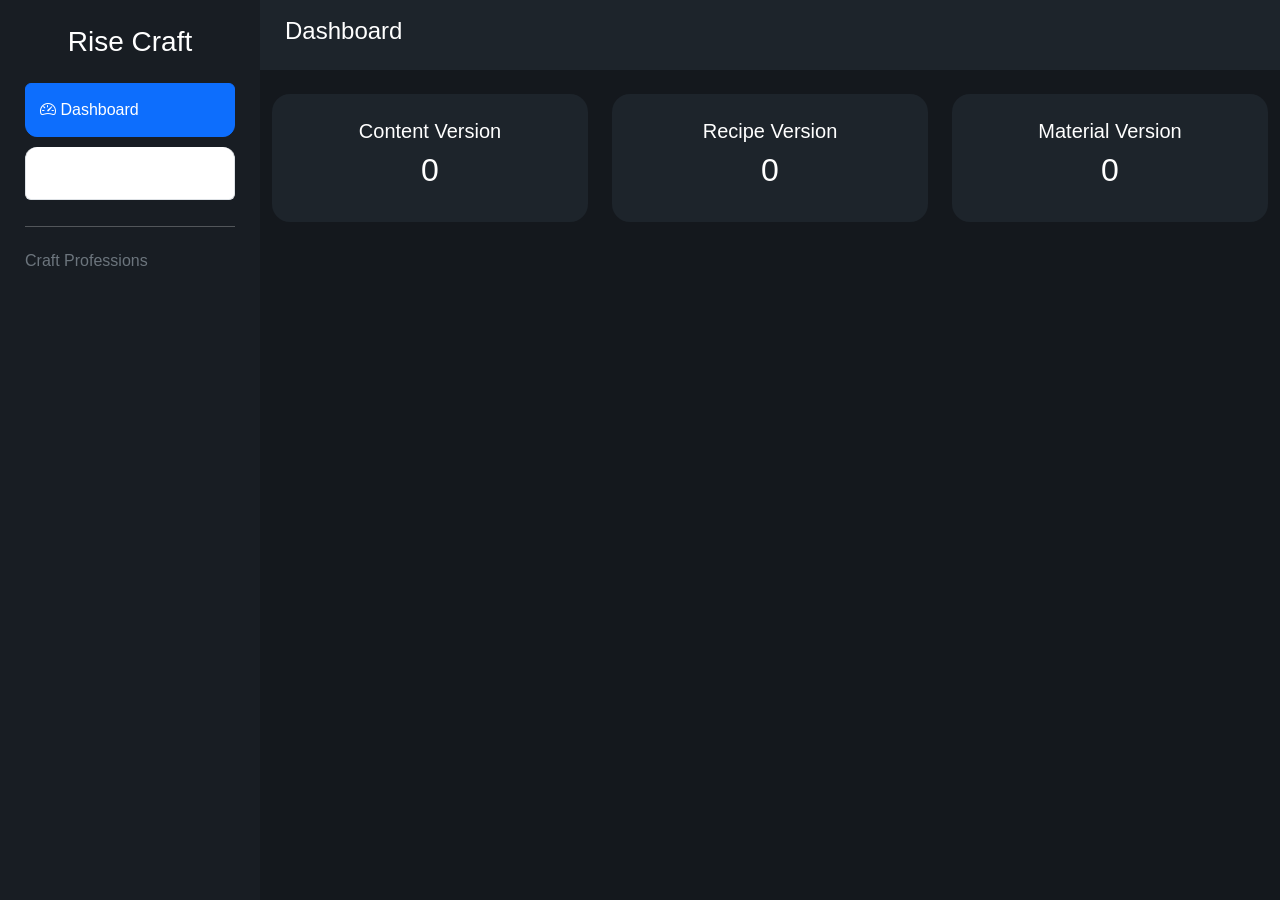
==== dashboard.html @ 5ac7a9e3 "Update dashboard.html" ====
<!DOCTYPE html>
<html lang="tr">

<head>

    <meta charset="UTF-8">

    <meta name="viewport" content="width=device-width, initial-scale=1.0">

    <title>Rise Craft Admin</title>

    <link href="https://cdn.jsdelivr.net/npm/bootstrap@5.3.7/dist/css/bootstrap.min.css" rel="stylesheet">

    <link href="https://cdn.jsdelivr.net/npm/bootstrap-icons@1.13.1/font/bootstrap-icons.css" rel="stylesheet">

    <link rel="stylesheet" href="assets/css/theme.css">

    <link rel="stylesheet" href="assets/css/app.css">

</head>

<body>

<div class="layout">

    <!-- Sidebar -->

    <aside class="sidebar">

        <h3 class="mb-4 text-center">

            Rise Craft

        </h3>

        <div class="list-group">

            <a href="dashboard.html" class="list-group-item list-group-item-action active">

                <i class="bi bi-speedometer2"></i>

                Dashboard

            </a>

            <a href="recipes.html" class="list-group-item list-group-item-action">

                <i class="bi bi-box"></i>

                Recipes

            </a>

        </div>

        <hr>

        <h6 class="text-secondary mt-4">

            Craft Professions

        </h6>

        <div id="professionMenu" class="list-group mt-2">

        </div>

    </aside>

    <!-- Content -->

    <main class="content">

        <div class="topbar">

            <h4>Dashboard</h4>

        </div>

        <div class="container-fluid mt-4">

            <div class="row g-4">

                <div class="col-md-4">

                    <div class="stat-card">

                        <h5>Content Version</h5>

                        <h2 id="contentVersion">0</h2>

                    </div>

                </div>

                <div class="col-md-4">

                    <div class="stat-card">

                        <h5>Recipe Version</h5>

                        <h2 id="recipeVersion">0</h2>

                    </div>

                </div>

                <div class="col-md-4">

                    <div class="stat-card">

                        <h5>Material Version</h5>

                        <h2 id="materialVersion">0</h2>

                    </div>

                </div>

            </div>

        </div>

    </main>

</div>

<script src="assets/js/config.js"></script>

<script src="assets/js/services/github.service.js"></script>

<script src="assets/js/services/manifest.service.js"></script>

<script src="assets/js/services/profession.service.js"></script>

<script src="assets/js/services/recipe.service.js"></script>

<script src="assets/js/app.js"></script>

<script src="assets/js/sidebar.js"></script>

<script src="assets/js/dashboard.js"></script>

</body>

</html>
---- assets/css/theme.css ----
:root{

--bg:#14181d;

--card:#1e242b;

--sidebar:#181d23;

--primary:#ff9800;

--text:#ffffff;

--muted:#9ca3af;

--border:#30363d;

}

body{

background:var(--bg);

color:var(--text);

font-family:Segoe UI,sans-serif;

}

a{

text-decoration:none;

color:inherit;

}

.card-dark{

background:var(--card);

border:1px solid var(--border);

border-radius:16px;

}
---- assets/css/app.css ----
.login-page{

display:flex;

justify-content:center;

align-items:center;

height:100vh;

background:#11151a;

}

.login-card{

width:420px;

background:#1d242b;

padding:40px;

border-radius:20px;

box-shadow:0 0 30px rgba(0,0,0,.4);

text-align:center;

}

.login-card h1{

font-size:34px;

font-weight:700;

margin-bottom:10px;

}

.login-card p{

color:#a9b0b8;

margin-bottom:30px;

}

.btn-warning{

font-weight:bold;

}

.layout{

display:flex;

min-height:100vh;

}

.sidebar{

width:260px;

background:#181d23;

padding:25px;

}

.sidebar h2{

margin-bottom:40px;

}

.sidebar a{

display:block;

padding:14px;

border-radius:12px;

margin-bottom:10px;

color:white;

transition:.25s;

}

.sidebar a:hover{

background:#ff9800;

color:black;

}

.content{

flex:1;

background:#14181d;

}

.topbar{

height:70px;

background:#1d242b;

display:flex;

justify-content:space-between;

align-items:center;

padding:0 25px;

}

.stat-card{

background:#1d242b;

padding:25px;

border-radius:18px;

text-align:center;

transition:.25s;

}

.stat-card:hover{

transform:translateY(-5px);

}

.stat-card i{

font-size:42px;

color:#ff9800;

margin-bottom:15px;

display:block;

}

.stat-card h3{

font-size:32px;

font-weight:bold;

}

.stat-card span{

color:#9ca3af;

}
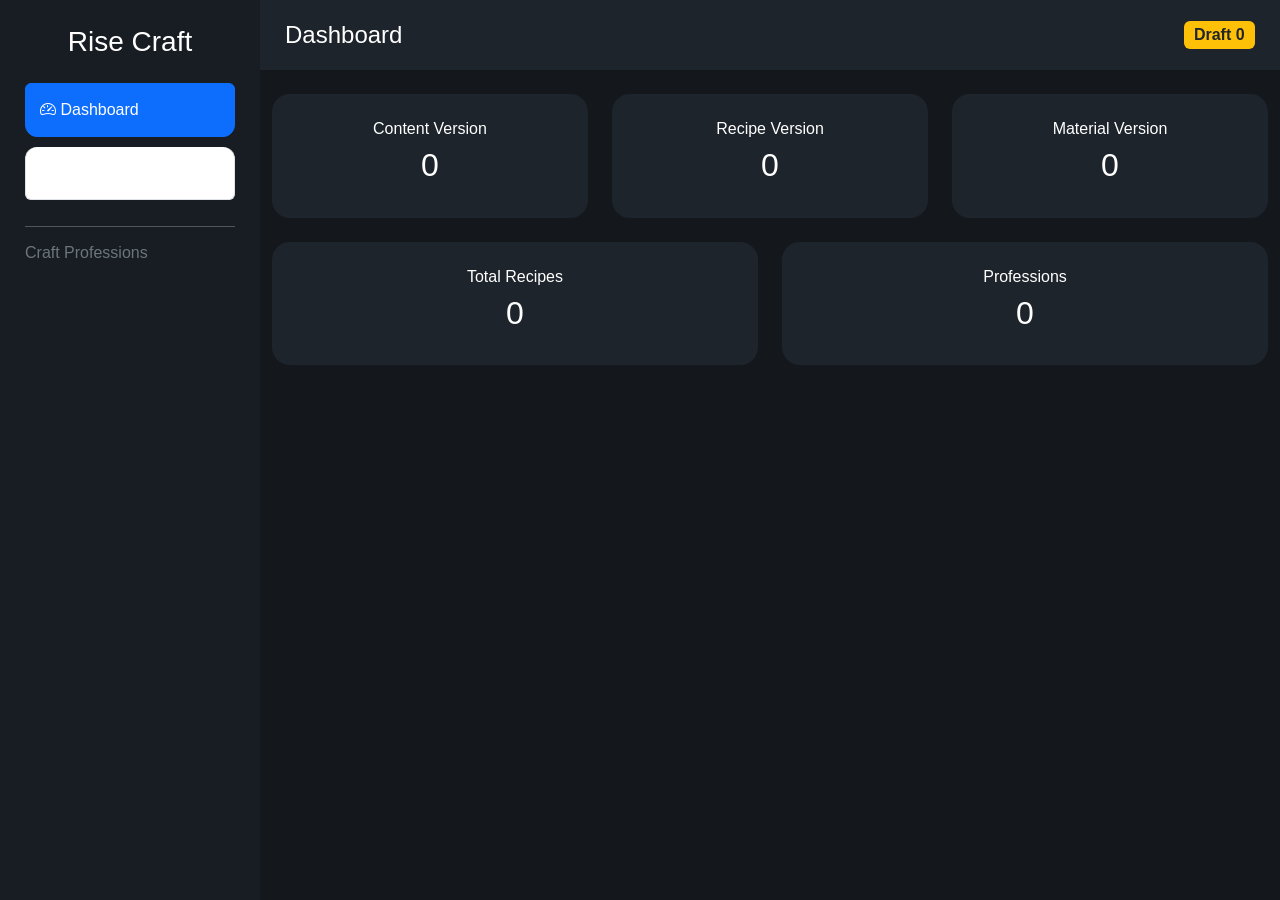
==== commit 63db071c: "Update dashboard.html" ====
--- a/dashboard.html
+++ b/dashboard.html
@@ -4,17 +4,14 @@
 <head>
 
     <meta charset="UTF-8">
-
     <meta name="viewport" content="width=device-width, initial-scale=1.0">
 
     <title>Rise Craft Admin</title>
 
     <link href="https://cdn.jsdelivr.net/npm/bootstrap@5.3.7/dist/css/bootstrap.min.css" rel="stylesheet">
-
     <link href="https://cdn.jsdelivr.net/npm/bootstrap-icons@1.13.1/font/bootstrap-icons.css" rel="stylesheet">
 
     <link rel="stylesheet" href="assets/css/theme.css">
-
     <link rel="stylesheet" href="assets/css/app.css">
 
 </head>
@@ -23,30 +20,26 @@
 
 <div class="layout">
 
-    <!-- Sidebar -->
-
     <aside class="sidebar">
 
-        <h3 class="mb-4 text-center">
-
+        <h3 class="text-center mb-4">
             Rise Craft
-
         </h3>
 
         <div class="list-group">
 
-            <a href="dashboard.html" class="list-group-item list-group-item-action active">
+            <a href="dashboard.html"
+               class="list-group-item list-group-item-action active">
 
                 <i class="bi bi-speedometer2"></i>
-
                 Dashboard
 
             </a>
 
-            <a href="recipes.html" class="list-group-item list-group-item-action">
+            <a href="recipes.html"
+               class="list-group-item list-group-item-action">
 
                 <i class="bi bi-box"></i>
-
                 Recipes
 
             </a>
@@ -55,25 +48,38 @@
 
         <hr>
 
-        <h6 class="text-secondary mt-4">
-
+        <h6 class="text-secondary">
             Craft Professions
-
         </h6>
 
-        <div id="professionMenu" class="list-group mt-2">
+        <div id="professionMenu"
+             class="list-group mt-3">
 
         </div>
 
     </aside>
 
-    <!-- Content -->
-
     <main class="content">
 
-        <div class="topbar">
+        <div class="topbar d-flex justify-content-between align-items-center">
 
-            <h4>Dashboard</h4>
+            <h4 class="mb-0">
+                Dashboard
+            </h4>
+
+            <div>
+
+                <span class="badge bg-warning text-dark fs-6">
+
+                    Draft
+
+                    <span id="draftBadge">
+                        0
+                    </span>
+
+                </span>
+
+            </div>
 
         </div>
 
@@ -81,11 +87,11 @@
 
             <div class="row g-4">
 
-                <div class="col-md-4">
+                <div class="col-lg-4">
 
                     <div class="stat-card">
 
-                        <h5>Content Version</h5>
+                        <h6>Content Version</h6>
 
                         <h2 id="contentVersion">0</h2>
 
@@ -93,11 +99,11 @@
 
                 </div>
 
-                <div class="col-md-4">
+                <div class="col-lg-4">
 
                     <div class="stat-card">
 
-                        <h5>Recipe Version</h5>
+                        <h6>Recipe Version</h6>
 
                         <h2 id="recipeVersion">0</h2>
 
@@ -105,13 +111,37 @@
 
                 </div>
 
-                <div class="col-md-4">
+                <div class="col-lg-4">
 
                     <div class="stat-card">
 
-                        <h5>Material Version</h5>
+                        <h6>Material Version</h6>
 
                         <h2 id="materialVersion">0</h2>
+
+                    </div>
+
+                </div>
+
+                <div class="col-lg-6">
+
+                    <div class="stat-card">
+
+                        <h6>Total Recipes</h6>
+
+                        <h2 id="recipeCount">0</h2>
+
+                    </div>
+
+                </div>
+
+                <div class="col-lg-6">
+
+                    <div class="stat-card">
+
+                        <h6>Professions</h6>
+
+                        <h2 id="professionCount">0</h2>
 
                     </div>
 
@@ -125,21 +155,18 @@
 
 </div>
 
-<script src="assets/js/config.js"></script>
+<script src="assets/js/store/state.js"></script>
 
 <script src="assets/js/services/github.service.js"></script>
+<script src="assets/js/services/manifest.service.js"></script>
+<script src="assets/js/services/profession.service.js"></script>
+<script src="assets/js/services/recipe.service.js"></script>
+<script src="assets/js/services/publish.service.js"></script>
 
-<script src="assets/js/services/manifest.service.js"></script>
+<script src="assets/js/components/sidebar.js"></script>
+<script src="assets/js/components/navbar.js"></script>
 
-<script src="assets/js/services/profession.service.js"></script>
-
-<script src="assets/js/services/recipe.service.js"></script>
-
-<script src="assets/js/app.js"></script>
-
-<script src="assets/js/sidebar.js"></script>
-
-<script src="assets/js/dashboard.js"></script>
+<script src="assets/js/pages/dashboard.js"></script>
 
 </body>
 
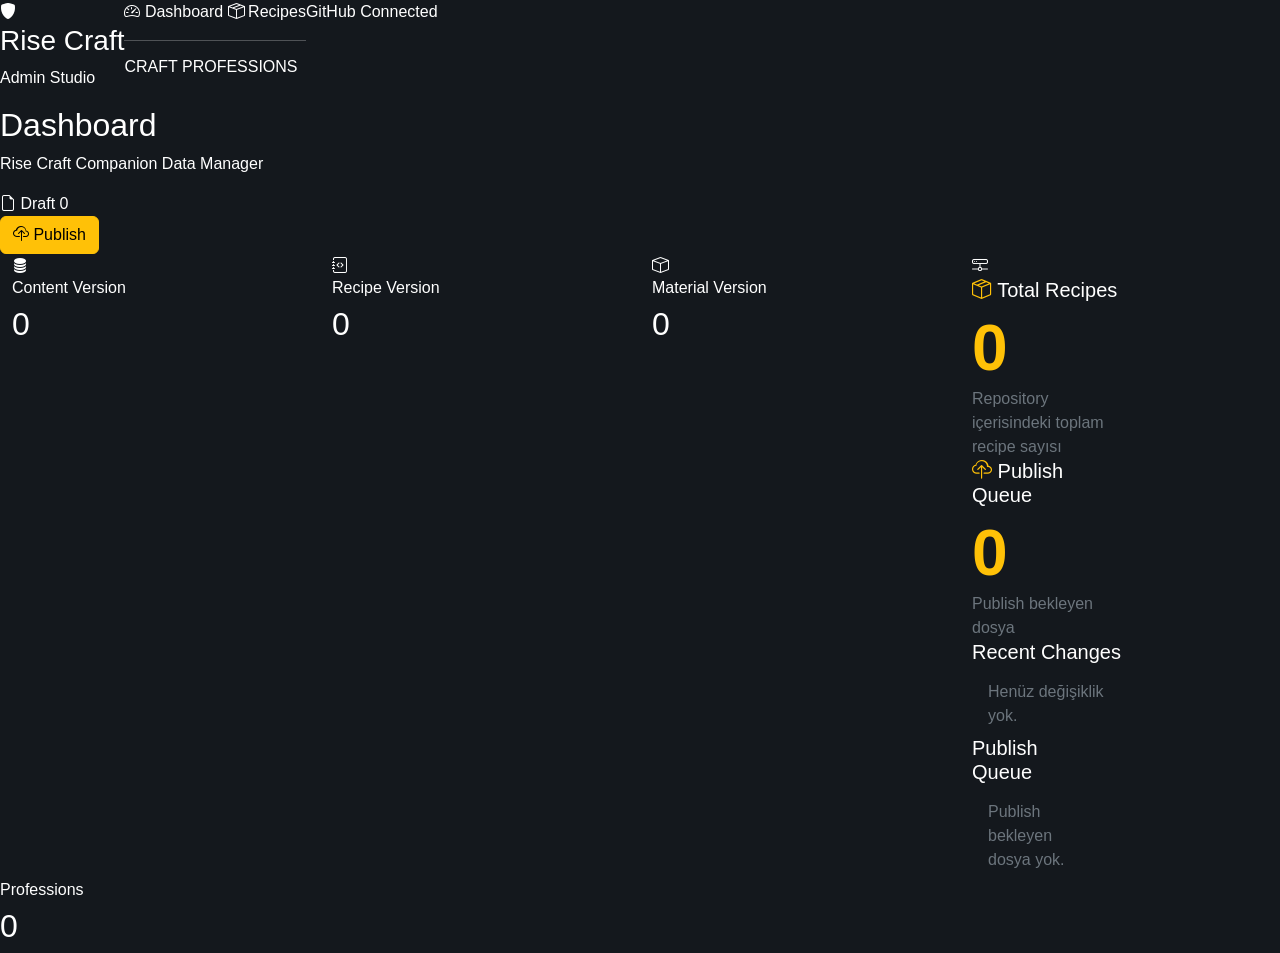
==== commit dd60cb73: "Update dashboard.html" ====
--- a/dashboard.html
+++ b/dashboard.html
@@ -3,160 +3,455 @@
 
 <head>
 
-    <meta charset="UTF-8">
-    <meta name="viewport" content="width=device-width, initial-scale=1.0">
-
-    <title>Rise Craft Admin</title>
-
-    <link href="https://cdn.jsdelivr.net/npm/bootstrap@5.3.7/dist/css/bootstrap.min.css" rel="stylesheet">
-    <link href="https://cdn.jsdelivr.net/npm/bootstrap-icons@1.13.1/font/bootstrap-icons.css" rel="stylesheet">
-
-    <link rel="stylesheet" href="assets/css/theme.css">
-    <link rel="stylesheet" href="assets/css/app.css">
+<meta charset="UTF-8">
+<meta name="viewport" content="width=device-width, initial-scale=1.0">
+
+<title>Rise Craft Studio</title>
+
+<link href="https://cdn.jsdelivr.net/npm/bootstrap@5.3.7/dist/css/bootstrap.min.css" rel="stylesheet">
+<link href="https://cdn.jsdelivr.net/npm/bootstrap-icons@1.13.1/font/bootstrap-icons.css" rel="stylesheet">
+
+<link rel="stylesheet" href="assets/css/theme.css">
+<link rel="stylesheet" href="assets/css/layout.css">
+<link rel="stylesheet" href="assets/css/dashboard.css">
 
 </head>
 
 <body>
 
-<div class="layout">
-
-    <aside class="sidebar">
-
-        <h3 class="text-center mb-4">
-            Rise Craft
-        </h3>
-
-        <div class="list-group">
-
-            <a href="dashboard.html"
-               class="list-group-item list-group-item-action active">
-
-                <i class="bi bi-speedometer2"></i>
-                Dashboard
-
-            </a>
-
-            <a href="recipes.html"
-               class="list-group-item list-group-item-action">
-
-                <i class="bi bi-box"></i>
-                Recipes
-
-            </a>
-
-        </div>
-
-        <hr>
-
-        <h6 class="text-secondary">
-            Craft Professions
-        </h6>
-
-        <div id="professionMenu"
-             class="list-group mt-3">
-
-        </div>
-
-    </aside>
-
-    <main class="content">
-
-        <div class="topbar d-flex justify-content-between align-items-center">
-
-            <h4 class="mb-0">
-                Dashboard
-            </h4>
-
-            <div>
-
-                <span class="badge bg-warning text-dark fs-6">
-
-                    Draft
-
-                    <span id="draftBadge">
-                        0
-                    </span>
-
-                </span>
+<div class="app">
+
+<!-- MOBILE MENU -->
+
+<nav class="navbar navbar-dark d-lg-none top-mobile">
+
+<div class="container-fluid">
+
+<button class="btn btn-outline-warning"
+        data-bs-toggle="offcanvas"
+        data-bs-target="#sidebar">
+
+<i class="bi bi-list"></i>
+
+</button>
+
+<span class="navbar-brand mb-0">
+
+Rise Craft Studio
+
+</span>
+
+<button id="publishButton"
+        class="btn btn-warning">
+
+<i class="bi bi-cloud-upload"></i>
+
+<span id="draftBadge">
+
+0
+
+</span>
+
+</button>
+
+</div>
+
+</nav>
+
+<!-- SIDEBAR -->
+
+<div class="offcanvas-lg offcanvas-start sidebar"
+     tabindex="-1"
+     id="sidebar">
+
+<div class="offcanvas-header">
+
+<h4 class="text-warning">
+
+Rise Craft Studio
+
+</h4>
+
+<button class="btn-close btn-close-white"
+        data-bs-dismiss="offcanvas">
+
+</button>
+
+</div>
+
+<div class="offcanvas-body p-0">
+
+<div class="sidebar-header">
+
+<div class="logo">
+
+<i class="bi bi-shield-fill"></i>
+
+</div>
+
+<h3>
+
+Rise Craft
+
+</h3>
+
+<p>
+
+Admin Studio
+
+</p>
+
+</div>
+
+<div class="sidebar-menu">
+
+<a href="dashboard.html"
+   class="menu-item active">
+
+<i class="bi bi-speedometer2"></i>
+
+Dashboard
+
+</a>
+
+<a href="recipes.html"
+   class="menu-item">
+
+<i class="bi bi-box-seam"></i>
+
+Recipes
+
+</a>
+
+<hr>
+
+<h6 class="menu-title">
+
+CRAFT PROFESSIONS
+
+</h6>
+
+<div id="professionMenu">
+
+</div>
+
+</div>
+
+<div class="sidebar-footer">
+
+<div class="github-status">
+
+<span class="dot"></span>
+
+GitHub Connected
+
+</div>
+
+</div>
+
+</div>
+
+</div>
+
+<!-- CONTENT -->
+
+<main class="content">
+
+<header class="topbar">
+
+<div>
+
+<h2>
+
+Dashboard
+
+</h2>
+
+<p>
+
+Rise Craft Companion Data Manager
+
+</p>
+
+</div>
+
+<div class="top-actions">
+
+<div class="draft-box">
+
+<i class="bi bi-file-earmark"></i>
+
+Draft
+
+<span id="draftBadgeDesktop">
+
+0
+
+</span>
+
+</div>
+
+<button id="publishButtonDesktop"
+        class="btn btn-warning">
+
+<i class="bi bi-cloud-upload"></i>
+
+Publish
+
+</button>
+
+</div>
+
+</header>
+
+<section class="container-fluid">
+
+<div class="row g-4">
+
+<div class="col-xl-3 col-md-6">
+
+<div class="stat-card">
+
+<div class="icon">
+
+<i class="bi bi-database-fill"></i>
+
+</div>
+
+<div>
+
+<h6>
+
+Content Version
+
+</h6>
+
+<h2 id="contentVersion">
+
+0
+
+</h2>
+
+</div>
+
+</div>
+
+</div>
+
+<div class="col-xl-3 col-md-6">
+
+<div class="stat-card">
+
+<div class="icon">
+
+<i class="bi bi-journal-code"></i>
+
+</div>
+
+<div>
+
+<h6>
+
+Recipe Version
+
+</h6>
+
+<h2 id="recipeVersion">
+
+0
+
+</h2>
+
+</div>
+
+</div>
+
+</div>
+
+<div class="col-xl-3 col-md-6">
+
+<div class="stat-card">
+
+<div class="icon">
+
+<i class="bi bi-box"></i>
+
+</div>
+
+<div>
+
+<h6>
+
+Material Version
+
+</h6>
+
+<h2 id="materialVersion">
+
+0
+
+</h2>
+
+</div>
+
+</div>
+
+</div>
+
+<div class="col-xl-3 col-md-6">
+
+<div class="stat-card">
+
+<div class="icon">
+
+<i class="bi bi-hdd-network"></i>
+
+</div>
+<!-- SECOND ROW -->
+
+<div class="col-lg-6">
+
+    <div class="panel-card">
+
+        <div class="panel-header">
+
+            <h5>
+
+                <i class="bi bi-box-seam text-warning"></i>
+
+                Total Recipes
+
+            </h5>
+
+        </div>
+
+        <div class="display-3 fw-bold text-warning"
+             id="recipeCount">
+
+            0
+
+        </div>
+
+        <p class="text-secondary mb-0">
+
+            Repository içerisindeki toplam recipe sayısı
+
+        </p>
+
+    </div>
+
+</div>
+
+<div class="col-lg-6">
+
+    <div class="panel-card">
+
+        <div class="panel-header">
+
+            <h5>
+
+                <i class="bi bi-cloud-upload text-warning"></i>
+
+                Publish Queue
+
+            </h5>
+
+        </div>
+
+        <div class="display-3 fw-bold text-warning"
+             id="publishCount">
+
+            0
+
+        </div>
+
+        <p class="text-secondary mb-0">
+
+            Publish bekleyen dosya
+
+        </p>
+
+    </div>
+
+</div>
+
+<!-- RECENT -->
+
+<div class="col-xl-7">
+
+    <div class="panel-card h-100">
+
+        <div class="panel-header">
+
+            <h5>
+
+                Recent Changes
+
+            </h5>
+
+        </div>
+
+        <div id="recentChanges"
+             class="list-group list-group-flush">
+
+            <div class="list-group-item bg-transparent text-secondary">
+
+                Henüz değişiklik yok.
 
             </div>
 
         </div>
 
-        <div class="container-fluid mt-4">
-
-            <div class="row g-4">
-
-                <div class="col-lg-4">
-
-                    <div class="stat-card">
-
-                        <h6>Content Version</h6>
-
-                        <h2 id="contentVersion">0</h2>
-
-                    </div>
-
-                </div>
-
-                <div class="col-lg-4">
-
-                    <div class="stat-card">
-
-                        <h6>Recipe Version</h6>
-
-                        <h2 id="recipeVersion">0</h2>
-
-                    </div>
-
-                </div>
-
-                <div class="col-lg-4">
-
-                    <div class="stat-card">
-
-                        <h6>Material Version</h6>
-
-                        <h2 id="materialVersion">0</h2>
-
-                    </div>
-
-                </div>
-
-                <div class="col-lg-6">
-
-                    <div class="stat-card">
-
-                        <h6>Total Recipes</h6>
-
-                        <h2 id="recipeCount">0</h2>
-
-                    </div>
-
-                </div>
-
-                <div class="col-lg-6">
-
-                    <div class="stat-card">
-
-                        <h6>Professions</h6>
-
-                        <h2 id="professionCount">0</h2>
-
-                    </div>
-
-                </div>
+    </div>
+
+</div>
+
+<!-- QUEUE -->
+
+<div class="col-xl-5">
+
+    <div class="panel-card h-100">
+
+        <div class="panel-header">
+
+            <h5>
+
+                Publish Queue
+
+            </h5>
+
+        </div>
+
+        <div id="publishQueue"
+             class="list-group list-group-flush">
+
+            <div class="list-group-item bg-transparent text-secondary">
+
+                Publish bekleyen dosya yok.
 
             </div>
 
         </div>
 
-    </main>
-
-</div>
+    </div>
+
+</div>
+
+</div>
+
+</section>
+
+</main>
+
+</div>
+
+<script src="https://cdn.jsdelivr.net/npm/bootstrap@5.3.7/dist/js/bootstrap.bundle.min.js"></script>
+
+<script src="assets/js/config.js"></script>
 
 <script src="assets/js/store/state.js"></script>
 
+<script src="assets/js/services/auth.service.js"></script>
 <script src="assets/js/services/github.service.js"></script>
 <script src="assets/js/services/manifest.service.js"></script>
 <script src="assets/js/services/profession.service.js"></script>
@@ -169,5 +464,23 @@
 <script src="assets/js/pages/dashboard.js"></script>
 
 </body>
-
-</html>+</html>
+<div>
+
+<h6>
+
+Professions
+
+</h6>
+
+<h2 id="professionCount">
+
+0
+
+</h2>
+
+</div>
+
+</div>
+
+</div>
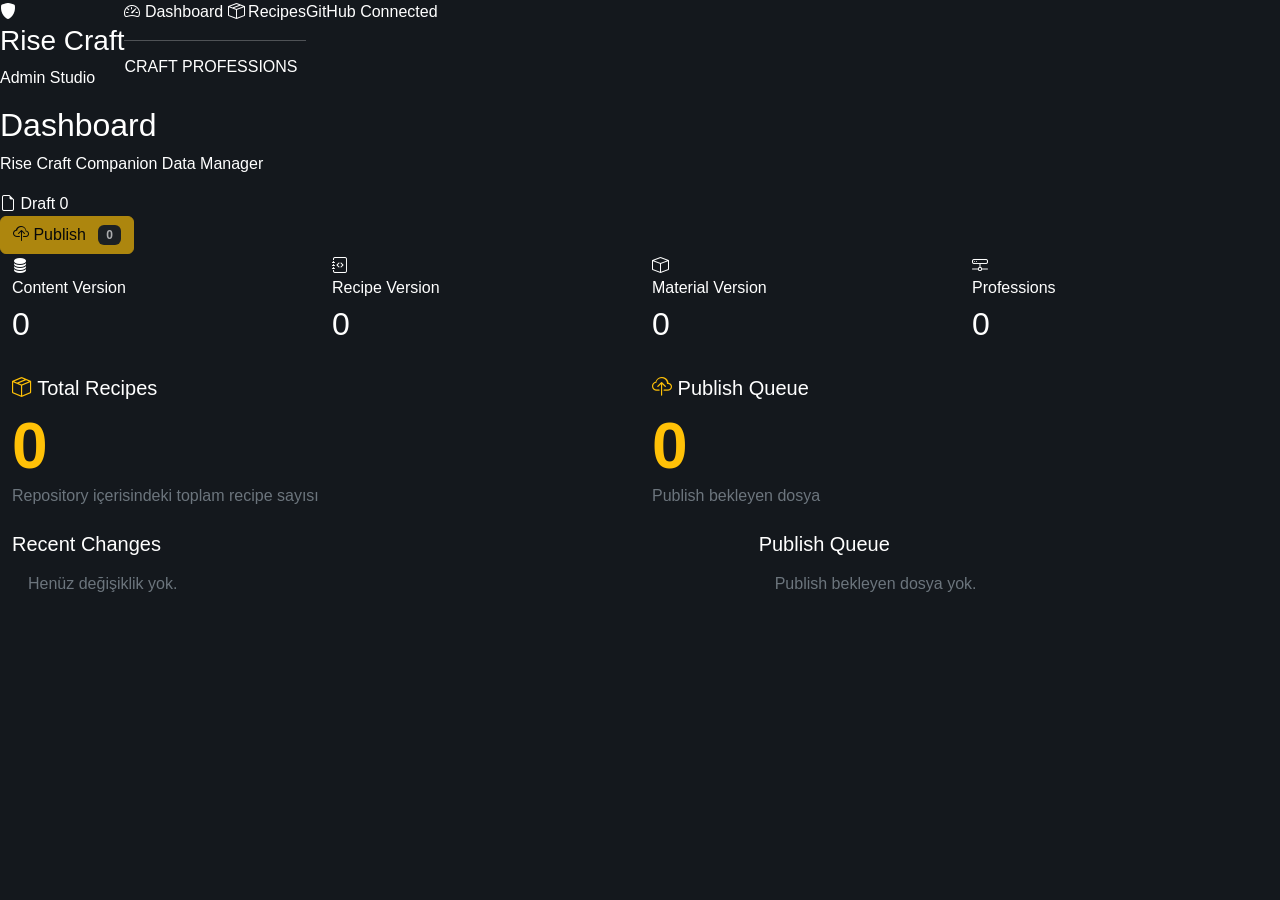
==== commit 34f100e4: "Update dashboard.html" ====
--- a/dashboard.html
+++ b/dashboard.html
@@ -2,453 +2,223 @@
 <html lang="tr">
 
 <head>
-
-<meta charset="UTF-8">
-<meta name="viewport" content="width=device-width, initial-scale=1.0">
-
-<title>Rise Craft Studio</title>
-
-<link href="https://cdn.jsdelivr.net/npm/bootstrap@5.3.7/dist/css/bootstrap.min.css" rel="stylesheet">
-<link href="https://cdn.jsdelivr.net/npm/bootstrap-icons@1.13.1/font/bootstrap-icons.css" rel="stylesheet">
-
-<link rel="stylesheet" href="assets/css/theme.css">
-<link rel="stylesheet" href="assets/css/layout.css">
-<link rel="stylesheet" href="assets/css/dashboard.css">
-
+    <meta charset="UTF-8">
+    <meta name="viewport" content="width=device-width, initial-scale=1.0">
+    <title>Rise Craft Studio</title>
+
+    <link href="https://cdn.jsdelivr.net/npm/bootstrap@5.3.7/dist/css/bootstrap.min.css" rel="stylesheet">
+    <link href="https://cdn.jsdelivr.net/npm/bootstrap-icons@1.13.1/font/bootstrap-icons.css" rel="stylesheet">
+
+    <link rel="stylesheet" href="assets/css/theme.css">
+    <link rel="stylesheet" href="assets/css/layout.css">
+    <link rel="stylesheet" href="assets/css/dashboard.css">
 </head>
 
 <body>
 
 <div class="app">
 
-<!-- MOBILE MENU -->
-
-<nav class="navbar navbar-dark d-lg-none top-mobile">
-
-<div class="container-fluid">
-
-<button class="btn btn-outline-warning"
-        data-bs-toggle="offcanvas"
-        data-bs-target="#sidebar">
-
-<i class="bi bi-list"></i>
-
-</button>
-
-<span class="navbar-brand mb-0">
-
-Rise Craft Studio
-
-</span>
-
-<button id="publishButton"
-        class="btn btn-warning">
-
-<i class="bi bi-cloud-upload"></i>
-
-<span id="draftBadge">
-
-0
-
-</span>
-
-</button>
+    <!-- MOBILE MENU -->
+    <nav class="navbar navbar-dark d-lg-none top-mobile">
+        <div class="container-fluid">
+            <button class="btn btn-outline-warning"
+                    data-bs-toggle="offcanvas"
+                    data-bs-target="#sidebar">
+                <i class="bi bi-list"></i>
+            </button>
+
+            <span class="navbar-brand mb-0">
+                Rise Craft Studio
+            </span>
+
+            <button id="publishButton" class="btn btn-warning">
+                <i class="bi bi-cloud-upload"></i>
+                <span id="draftBadge">0</span>
+            </button>
+        </div>
+    </nav>
+
+    <!-- SIDEBAR -->
+    <div class="offcanvas-lg offcanvas-start sidebar" tabindex="-1" id="sidebar">
+        <div class="offcanvas-header">
+            <h4 class="text-warning">Rise Craft Studio</h4>
+            <button class="btn-close btn-close-white" data-bs-dismiss="offcanvas"></button>
+        </div>
+
+        <div class="offcanvas-body p-0">
+            <div class="sidebar-header">
+                <div class="logo">
+                    <i class="bi bi-shield-fill"></i>
+                </div>
+                <h3>Rise Craft</h3>
+                <p>Admin Studio</p>
+            </div>
+
+            <div class="sidebar-menu">
+                <a href="dashboard.html" class="menu-item active">
+                    <i class="bi bi-speedometer2"></i>
+                    Dashboard
+                </a>
+                <a href="recipes.html" class="menu-item">
+                    <i class="bi bi-box-seam"></i>
+                    Recipes
+                </a>
+                <hr>
+                <h6 class="menu-title">CRAFT PROFESSIONS</h6>
+                <div id="professionMenu"></div>
+            </div>
+
+            <div class="sidebar-footer">
+                <div class="github-status">
+                    <span class="dot"></span>
+                    GitHub Connected
+                </div>
+            </div>
+        </div>
+    </div>
+
+    <!-- CONTENT -->
+    <main class="content">
+        <header class="topbar">
+            <div>
+                <h2>Dashboard</h2>
+                <p>Rise Craft Companion Data Manager</p>
+            </div>
+
+            <div class="top-actions">
+                <div class="draft-box">
+                    <i class="bi bi-file-earmark"></i>
+                    Draft
+                    <span id="draftBadgeDesktop">0</span>
+                </div>
+                <button id="publishButtonDesktop" class="btn btn-warning">
+                    <i class="bi bi-cloud-upload"></i>
+                    Publish
+                </button>
+            </div>
+        </header>
+
+        <section class="container-fluid">
+            <div class="row g-4">
+                <!-- STAT CARDS (ROW 1) -->
+                <div class="col-xl-3 col-md-6">
+                    <div class="stat-card">
+                        <div class="icon">
+                            <i class="bi bi-database-fill"></i>
+                        </div>
+                        <div>
+                            <h6>Content Version</h6>
+                            <h2 id="contentVersion">0</h2>
+                        </div>
+                    </div>
+                </div>
+
+                <div class="col-xl-3 col-md-6">
+                    <div class="stat-card">
+                        <div class="icon">
+                            <i class="bi bi-journal-code"></i>
+                        </div>
+                        <div>
+                            <h6>Recipe Version</h6>
+                            <h2 id="recipeVersion">0</h2>
+                        </div>
+                    </div>
+                </div>
+
+                <div class="col-xl-3 col-md-6">
+                    <div class="stat-card">
+                        <div class="icon">
+                            <i class="bi bi-box"></i>
+                        </div>
+                        <div>
+                            <h6>Material Version</h6>
+                            <h2 id="materialVersion">0</h2>
+                        </div>
+                    </div>
+                </div>
+
+                <div class="col-xl-3 col-md-6">
+                    <div class="stat-card">
+                        <div class="icon">
+                            <i class="bi bi-hdd-network"></i>
+                        </div>
+                        <div>
+                            <h6>Professions</h6>
+                            <h2 id="professionCount">0</h2>
+                        </div>
+                    </div>
+                </div>
+
+                <!-- PANEL CARDS (ROW 2) -->
+                <div class="col-lg-6">
+                    <div class="panel-card">
+                        <div class="panel-header">
+                            <h5>
+                                <i class="bi bi-box-seam text-warning"></i>
+                                Total Recipes
+                            </h5>
+                        </div>
+                        <div class="display-3 fw-bold text-warning" id="recipeCount">
+                            0
+                        </div>
+                        <p class="text-secondary mb-0">
+                            Repository içerisindeki toplam recipe sayısı
+                        </p>
+                    </div>
+                </div>
+
+                <div class="col-lg-6">
+                    <div class="panel-card">
+                        <div class="panel-header">
+                            <h5>
+                                <i class="bi bi-cloud-upload text-warning"></i>
+                                Publish Queue
+                            </h5>
+                        </div>
+                        <div class="display-3 fw-bold text-warning" id="publishCount">
+                            0
+                        </div>
+                        <p class="text-secondary mb-0">
+                            Publish bekleyen dosya
+                        </p>
+                    </div>
+                </div>
+
+                <!-- RECENT & QUEUE (ROW 3) -->
+                <div class="col-xl-7">
+                    <div class="panel-card h-100">
+                        <div class="panel-header">
+                            <h5>Recent Changes</h5>
+                        </div>
+                        <div id="recentChanges" class="list-group list-group-flush">
+                            <div class="list-group-item bg-transparent text-secondary">
+                                Henüz değişiklik yok.
+                            </div>
+                        </div>
+                    </div>
+                </div>
+
+                <div class="col-xl-5">
+                    <div class="panel-card h-100">
+                        <div class="panel-header">
+                            <h5>Publish Queue</h5>
+                        </div>
+                        <div id="publishQueue" class="list-group list-group-flush">
+                            <div class="list-group-item bg-transparent text-secondary">
+                                Publish bekleyen dosya yok.
+                            </div>
+                        </div>
+                    </div>
+                </div>
+            </div>
+        </section>
+    </main>
 
 </div>
 
-</nav>
-
-<!-- SIDEBAR -->
-
-<div class="offcanvas-lg offcanvas-start sidebar"
-     tabindex="-1"
-     id="sidebar">
-
-<div class="offcanvas-header">
-
-<h4 class="text-warning">
-
-Rise Craft Studio
-
-</h4>
-
-<button class="btn-close btn-close-white"
-        data-bs-dismiss="offcanvas">
-
-</button>
-
-</div>
-
-<div class="offcanvas-body p-0">
-
-<div class="sidebar-header">
-
-<div class="logo">
-
-<i class="bi bi-shield-fill"></i>
-
-</div>
-
-<h3>
-
-Rise Craft
-
-</h3>
-
-<p>
-
-Admin Studio
-
-</p>
-
-</div>
-
-<div class="sidebar-menu">
-
-<a href="dashboard.html"
-   class="menu-item active">
-
-<i class="bi bi-speedometer2"></i>
-
-Dashboard
-
-</a>
-
-<a href="recipes.html"
-   class="menu-item">
-
-<i class="bi bi-box-seam"></i>
-
-Recipes
-
-</a>
-
-<hr>
-
-<h6 class="menu-title">
-
-CRAFT PROFESSIONS
-
-</h6>
-
-<div id="professionMenu">
-
-</div>
-
-</div>
-
-<div class="sidebar-footer">
-
-<div class="github-status">
-
-<span class="dot"></span>
-
-GitHub Connected
-
-</div>
-
-</div>
-
-</div>
-
-</div>
-
-<!-- CONTENT -->
-
-<main class="content">
-
-<header class="topbar">
-
-<div>
-
-<h2>
-
-Dashboard
-
-</h2>
-
-<p>
-
-Rise Craft Companion Data Manager
-
-</p>
-
-</div>
-
-<div class="top-actions">
-
-<div class="draft-box">
-
-<i class="bi bi-file-earmark"></i>
-
-Draft
-
-<span id="draftBadgeDesktop">
-
-0
-
-</span>
-
-</div>
-
-<button id="publishButtonDesktop"
-        class="btn btn-warning">
-
-<i class="bi bi-cloud-upload"></i>
-
-Publish
-
-</button>
-
-</div>
-
-</header>
-
-<section class="container-fluid">
-
-<div class="row g-4">
-
-<div class="col-xl-3 col-md-6">
-
-<div class="stat-card">
-
-<div class="icon">
-
-<i class="bi bi-database-fill"></i>
-
-</div>
-
-<div>
-
-<h6>
-
-Content Version
-
-</h6>
-
-<h2 id="contentVersion">
-
-0
-
-</h2>
-
-</div>
-
-</div>
-
-</div>
-
-<div class="col-xl-3 col-md-6">
-
-<div class="stat-card">
-
-<div class="icon">
-
-<i class="bi bi-journal-code"></i>
-
-</div>
-
-<div>
-
-<h6>
-
-Recipe Version
-
-</h6>
-
-<h2 id="recipeVersion">
-
-0
-
-</h2>
-
-</div>
-
-</div>
-
-</div>
-
-<div class="col-xl-3 col-md-6">
-
-<div class="stat-card">
-
-<div class="icon">
-
-<i class="bi bi-box"></i>
-
-</div>
-
-<div>
-
-<h6>
-
-Material Version
-
-</h6>
-
-<h2 id="materialVersion">
-
-0
-
-</h2>
-
-</div>
-
-</div>
-
-</div>
-
-<div class="col-xl-3 col-md-6">
-
-<div class="stat-card">
-
-<div class="icon">
-
-<i class="bi bi-hdd-network"></i>
-
-</div>
-<!-- SECOND ROW -->
-
-<div class="col-lg-6">
-
-    <div class="panel-card">
-
-        <div class="panel-header">
-
-            <h5>
-
-                <i class="bi bi-box-seam text-warning"></i>
-
-                Total Recipes
-
-            </h5>
-
-        </div>
-
-        <div class="display-3 fw-bold text-warning"
-             id="recipeCount">
-
-            0
-
-        </div>
-
-        <p class="text-secondary mb-0">
-
-            Repository içerisindeki toplam recipe sayısı
-
-        </p>
-
-    </div>
-
-</div>
-
-<div class="col-lg-6">
-
-    <div class="panel-card">
-
-        <div class="panel-header">
-
-            <h5>
-
-                <i class="bi bi-cloud-upload text-warning"></i>
-
-                Publish Queue
-
-            </h5>
-
-        </div>
-
-        <div class="display-3 fw-bold text-warning"
-             id="publishCount">
-
-            0
-
-        </div>
-
-        <p class="text-secondary mb-0">
-
-            Publish bekleyen dosya
-
-        </p>
-
-    </div>
-
-</div>
-
-<!-- RECENT -->
-
-<div class="col-xl-7">
-
-    <div class="panel-card h-100">
-
-        <div class="panel-header">
-
-            <h5>
-
-                Recent Changes
-
-            </h5>
-
-        </div>
-
-        <div id="recentChanges"
-             class="list-group list-group-flush">
-
-            <div class="list-group-item bg-transparent text-secondary">
-
-                Henüz değişiklik yok.
-
-            </div>
-
-        </div>
-
-    </div>
-
-</div>
-
-<!-- QUEUE -->
-
-<div class="col-xl-5">
-
-    <div class="panel-card h-100">
-
-        <div class="panel-header">
-
-            <h5>
-
-                Publish Queue
-
-            </h5>
-
-        </div>
-
-        <div id="publishQueue"
-             class="list-group list-group-flush">
-
-            <div class="list-group-item bg-transparent text-secondary">
-
-                Publish bekleyen dosya yok.
-
-            </div>
-
-        </div>
-
-    </div>
-
-</div>
-
-</div>
-
-</section>
-
-</main>
-
-</div>
-
 <script src="https://cdn.jsdelivr.net/npm/bootstrap@5.3.7/dist/js/bootstrap.bundle.min.js"></script>
 
 <script src="assets/js/config.js"></script>
-
 <script src="assets/js/store/state.js"></script>
 
 <script src="assets/js/services/auth.service.js"></script>
@@ -465,22 +235,3 @@
 
 </body>
 </html>
-<div>
-
-<h6>
-
-Professions
-
-</h6>
-
-<h2 id="professionCount">
-
-0
-
-</h2>
-
-</div>
-
-</div>
-
-</div>
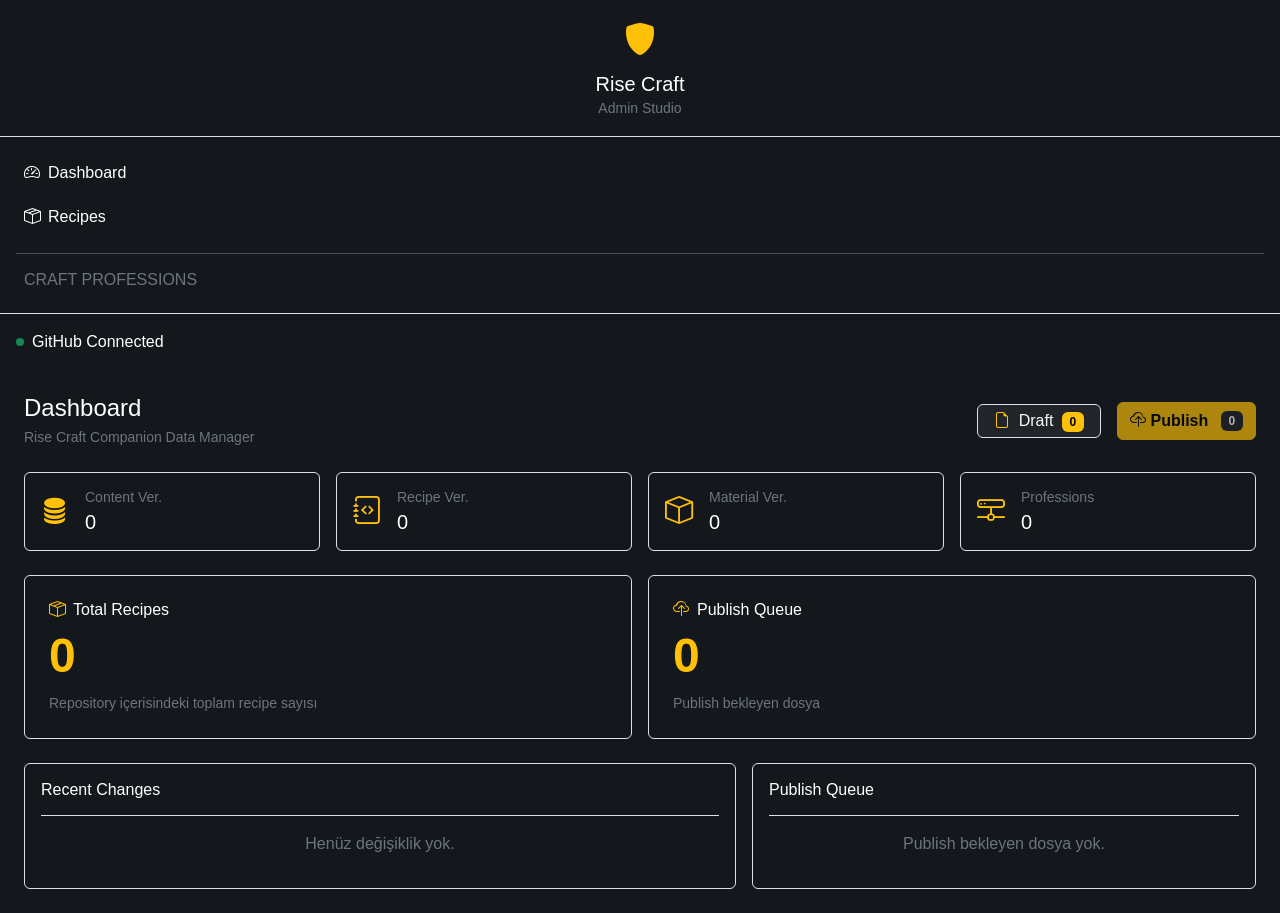
==== commit adc397be: "Update dashboard.html" ====
--- a/dashboard.html
+++ b/dashboard.html
@@ -1,10 +1,9 @@
 <!DOCTYPE html>
 <html lang="tr">
-
 <head>
     <meta charset="UTF-8">
     <meta name="viewport" content="width=device-width, initial-scale=1.0">
-    <title>Rise Craft Studio</title>
+    <title>Rise Craft Studio - Dashboard</title>
 
     <link href="https://cdn.jsdelivr.net/npm/bootstrap@5.3.7/dist/css/bootstrap.min.css" rel="stylesheet">
     <link href="https://cdn.jsdelivr.net/npm/bootstrap-icons@1.13.1/font/bootstrap-icons.css" rel="stylesheet">
@@ -13,198 +12,164 @@
     <link rel="stylesheet" href="assets/css/layout.css">
     <link rel="stylesheet" href="assets/css/dashboard.css">
 </head>
-
 <body>
 
 <div class="app">
 
-    <!-- MOBILE MENU -->
-    <nav class="navbar navbar-dark d-lg-none top-mobile">
-        <div class="container-fluid">
-            <button class="btn btn-outline-warning"
-                    data-bs-toggle="offcanvas"
-                    data-bs-target="#sidebar">
+    <!-- MOBILE NAVBAR -->
+    <nav class="navbar navbar-dark d-lg-none top-mobile border-bottom">
+        <div class="container-fluid px-3">
+            <button class="btn btn-outline-warning" data-bs-toggle="offcanvas" data-bs-target="#sidebar">
                 <i class="bi bi-list"></i>
             </button>
-
-            <span class="navbar-brand mb-0">
-                Rise Craft Studio
-            </span>
-
-            <button id="publishButton" class="btn btn-warning">
+            <span class="navbar-brand mb-0 h1 fs-6 text-truncate">Rise Craft Studio</span>
+            <button id="publishButton" class="btn btn-warning btn-sm fw-bold">
                 <i class="bi bi-cloud-upload"></i>
-                <span id="draftBadge">0</span>
+                <span id="draftBadge" class="badge text-bg-dark ms-1">0</span>
             </button>
         </div>
     </nav>
 
     <!-- SIDEBAR -->
     <div class="offcanvas-lg offcanvas-start sidebar" tabindex="-1" id="sidebar">
-        <div class="offcanvas-header">
-            <h4 class="text-warning">Rise Craft Studio</h4>
-            <button class="btn-close btn-close-white" data-bs-dismiss="offcanvas"></button>
+        <div class="offcanvas-header border-bottom">
+            <h5 class="text-warning mb-0 fs-6">Rise Craft Studio</h5>
+            <button class="btn-close btn-close-white" data-bs-dismiss="offcanvas" data-bs-target="#sidebar"></button>
         </div>
 
-        <div class="offcanvas-body p-0">
-            <div class="sidebar-header">
-                <div class="logo">
-                    <i class="bi bi-shield-fill"></i>
+        <div class="offcanvas-body p-0 flex-column d-flex h-100">
+            <div class="sidebar-header p-3 text-center border-bottom">
+                <div class="logo mb-2">
+                    <i class="bi bi-shield-fill fs-2 text-warning"></i>
                 </div>
-                <h3>Rise Craft</h3>
-                <p>Admin Studio</p>
+                <h5 class="mb-0">Rise Craft</h5>
+                <small class="text-secondary">Admin Studio</small>
             </div>
 
-            <div class="sidebar-menu">
-                <a href="dashboard.html" class="menu-item active">
-                    <i class="bi bi-speedometer2"></i>
-                    Dashboard
+            <div class="sidebar-menu p-3 flex-grow-1">
+                <a href="dashboard.html" class="menu-item active d-block p-2 text-decoration-none rounded mb-1">
+                    <i class="bi bi-speedometer2 me-2"></i>Dashboard
                 </a>
-                <a href="recipes.html" class="menu-item">
-                    <i class="bi bi-box-seam"></i>
-                    Recipes
+                <a href="recipes.html" class="menu-item d-block p-2 text-decoration-none rounded mb-1">
+                    <i class="bi bi-box-seam me-2"></i>Recipes
                 </a>
-                <hr>
-                <h6 class="menu-title">CRAFT PROFESSIONS</h6>
+                <hr class="my-3">
+                <h6 class="menu-title text-uppercase fs-7 text-secondary px-2">CRAFT PROFESSIONS</h6>
                 <div id="professionMenu"></div>
             </div>
 
-            <div class="sidebar-footer">
-                <div class="github-status">
-                    <span class="dot"></span>
+            <div class="sidebar-footer p-3 border-top">
+                <div class="github-status d-flex align-items-center fs-7">
+                    <span class="dot bg-success rounded-circle me-2" style="width: 8px; height: 8px;"></span>
                     GitHub Connected
                 </div>
             </div>
         </div>
     </div>
 
-    <!-- CONTENT -->
-    <main class="content">
-        <header class="topbar">
+    <!-- MAIN CONTENT -->
+    <main class="content p-3 p-md-4">
+        <header class="topbar d-flex flex-column flex-sm-row justify-content-between align-items-sm-center gap-3 mb-4">
             <div>
-                <h2>Dashboard</h2>
-                <p>Rise Craft Companion Data Manager</p>
+                <h2 class="h4 mb-1">Dashboard</h2>
+                <p class="text-secondary small mb-0">Rise Craft Companion Data Manager</p>
             </div>
 
-            <div class="top-actions">
-                <div class="draft-box">
-                    <i class="bi bi-file-earmark"></i>
-                    Draft
-                    <span id="draftBadgeDesktop">0</span>
+            <div class="top-actions d-none d-lg-flex align-items-center gap-3">
+                <div class="draft-box border px-3 py-1 rounded bg-dark text-light">
+                    <i class="bi bi-file-earmark me-1 text-warning"></i> Draft
+                    <span id="draftBadgeDesktop" class="badge text-bg-warning ms-1">0</span>
                 </div>
-                <button id="publishButtonDesktop" class="btn btn-warning">
-                    <i class="bi bi-cloud-upload"></i>
-                    Publish
+                <button id="publishButtonDesktop" class="btn btn-warning fw-semibold">
+                    <i class="bi bi-cloud-upload me-1"></i> Publish
                 </button>
             </div>
         </header>
 
-        <section class="container-fluid">
-            <div class="row g-4">
-                <!-- STAT CARDS (ROW 1) -->
-                <div class="col-xl-3 col-md-6">
-                    <div class="stat-card">
-                        <div class="icon">
-                            <i class="bi bi-database-fill"></i>
-                        </div>
+        <section class="container-fluid p-0">
+            <!-- ROW 1: STATS -->
+            <div class="row g-3 mb-4">
+                <div class="col-6 col-md-3">
+                    <div class="stat-card p-3 rounded border h-100 d-flex align-items-center gap-3">
+                        <div class="icon fs-3 text-warning"><i class="bi bi-database-fill"></i></div>
                         <div>
-                            <h6>Content Version</h6>
-                            <h2 id="contentVersion">0</h2>
+                            <h6 class="text-secondary small mb-1">Content Ver.</h6>
+                            <h3 id="contentVersion" class="mb-0 h5">0</h3>
                         </div>
                     </div>
                 </div>
-
-                <div class="col-xl-3 col-md-6">
-                    <div class="stat-card">
-                        <div class="icon">
-                            <i class="bi bi-journal-code"></i>
-                        </div>
+                <div class="col-6 col-md-3">
+                    <div class="stat-card p-3 rounded border h-100 d-flex align-items-center gap-3">
+                        <div class="icon fs-3 text-warning"><i class="bi bi-journal-code"></i></div>
                         <div>
-                            <h6>Recipe Version</h6>
-                            <h2 id="recipeVersion">0</h2>
+                            <h6 class="text-secondary small mb-1">Recipe Ver.</h6>
+                            <h3 id="recipeVersion" class="mb-0 h5">0</h3>
                         </div>
                     </div>
                 </div>
-
-                <div class="col-xl-3 col-md-6">
-                    <div class="stat-card">
-                        <div class="icon">
-                            <i class="bi bi-box"></i>
-                        </div>
+                <div class="col-6 col-md-3">
+                    <div class="stat-card p-3 rounded border h-100 d-flex align-items-center gap-3">
+                        <div class="icon fs-3 text-warning"><i class="bi bi-box"></i></div>
                         <div>
-                            <h6>Material Version</h6>
-                            <h2 id="materialVersion">0</h2>
+                            <h6 class="text-secondary small mb-1">Material Ver.</h6>
+                            <h3 id="materialVersion" class="mb-0 h5">0</h3>
                         </div>
                     </div>
                 </div>
-
-                <div class="col-xl-3 col-md-6">
-                    <div class="stat-card">
-                        <div class="icon">
-                            <i class="bi bi-hdd-network"></i>
-                        </div>
+                <div class="col-6 col-md-3">
+                    <div class="stat-card p-3 rounded border h-100 d-flex align-items-center gap-3">
+                        <div class="icon fs-3 text-warning"><i class="bi bi-hdd-network"></i></div>
                         <div>
-                            <h6>Professions</h6>
-                            <h2 id="professionCount">0</h2>
+                            <h6 class="text-secondary small mb-1">Professions</h6>
+                            <h3 id="professionCount" class="mb-0 h5">0</h3>
                         </div>
                     </div>
                 </div>
+            </div>
 
-                <!-- PANEL CARDS (ROW 2) -->
-                <div class="col-lg-6">
-                    <div class="panel-card">
-                        <div class="panel-header">
-                            <h5>
-                                <i class="bi bi-box-seam text-warning"></i>
-                                Total Recipes
-                            </h5>
+            <!-- ROW 2: TOTALS -->
+            <div class="row g-3 mb-4">
+                <div class="col-12 col-md-6">
+                    <div class="panel-card p-3 p-md-4 rounded border h-100">
+                        <div class="panel-header mb-2">
+                            <h5 class="h6 mb-0"><i class="bi bi-box-seam text-warning me-2"></i>Total Recipes</h5>
                         </div>
-                        <div class="display-3 fw-bold text-warning" id="recipeCount">
-                            0
-                        </div>
-                        <p class="text-secondary mb-0">
-                            Repository içerisindeki toplam recipe sayısı
-                        </p>
+                        <div id="recipeCount" class="display-5 fw-bold text-warning mb-2">0</div>
+                        <p class="text-secondary small mb-0">Repository içerisindeki toplam recipe sayısı</p>
                     </div>
                 </div>
-
-                <div class="col-lg-6">
-                    <div class="panel-card">
-                        <div class="panel-header">
-                            <h5>
-                                <i class="bi bi-cloud-upload text-warning"></i>
-                                Publish Queue
-                            </h5>
+                <div class="col-12 col-md-6">
+                    <div class="panel-card p-3 p-md-4 rounded border h-100">
+                        <div class="panel-header mb-2">
+                            <h5 class="h6 mb-0"><i class="bi bi-cloud-upload text-warning me-2"></i>Publish Queue</h5>
                         </div>
-                        <div class="display-3 fw-bold text-warning" id="publishCount">
-                            0
-                        </div>
-                        <p class="text-secondary mb-0">
-                            Publish bekleyen dosya
-                        </p>
+                        <div id="publishCount" class="display-5 fw-bold text-warning mb-2">0</div>
+                        <p class="text-secondary small mb-0">Publish bekleyen dosya</p>
                     </div>
                 </div>
+            </div>
 
-                <!-- RECENT & QUEUE (ROW 3) -->
-                <div class="col-xl-7">
-                    <div class="panel-card h-100">
-                        <div class="panel-header">
-                            <h5>Recent Changes</h5>
+            <!-- ROW 3: LISTS -->
+            <div class="row g-3">
+                <div class="col-12 col-xl-7">
+                    <div class="panel-card p-3 rounded border h-100">
+                        <div class="panel-header mb-3">
+                            <h5 class="h6 mb-0">Recent Changes</h5>
                         </div>
-                        <div id="recentChanges" class="list-group list-group-flush">
-                            <div class="list-group-item bg-transparent text-secondary">
+                        <div id="recentChanges" class="list-group list-group-flush border-top">
+                            <div class="list-group-item bg-transparent text-secondary py-3 text-center">
                                 Henüz değişiklik yok.
                             </div>
                         </div>
                     </div>
                 </div>
-
-                <div class="col-xl-5">
-                    <div class="panel-card h-100">
-                        <div class="panel-header">
-                            <h5>Publish Queue</h5>
+                <div class="col-12 col-xl-5">
+                    <div class="panel-card p-3 rounded border h-100">
+                        <div class="panel-header mb-3">
+                            <h5 class="h6 mb-0">Publish Queue</h5>
                         </div>
-                        <div id="publishQueue" class="list-group list-group-flush">
-                            <div class="list-group-item bg-transparent text-secondary">
+                        <div id="publishQueue" class="list-group list-group-flush border-top">
+                            <div class="list-group-item bg-transparent text-secondary py-3 text-center">
                                 Publish bekleyen dosya yok.
                             </div>
                         </div>
@@ -217,20 +182,16 @@
 </div>
 
 <script src="https://cdn.jsdelivr.net/npm/bootstrap@5.3.7/dist/js/bootstrap.bundle.min.js"></script>
-
 <script src="assets/js/config.js"></script>
 <script src="assets/js/store/state.js"></script>
-
 <script src="assets/js/services/auth.service.js"></script>
 <script src="assets/js/services/github.service.js"></script>
 <script src="assets/js/services/manifest.service.js"></script>
 <script src="assets/js/services/profession.service.js"></script>
 <script src="assets/js/services/recipe.service.js"></script>
 <script src="assets/js/services/publish.service.js"></script>
-
 <script src="assets/js/components/sidebar.js"></script>
 <script src="assets/js/components/navbar.js"></script>
-
 <script src="assets/js/pages/dashboard.js"></script>
 
 </body>
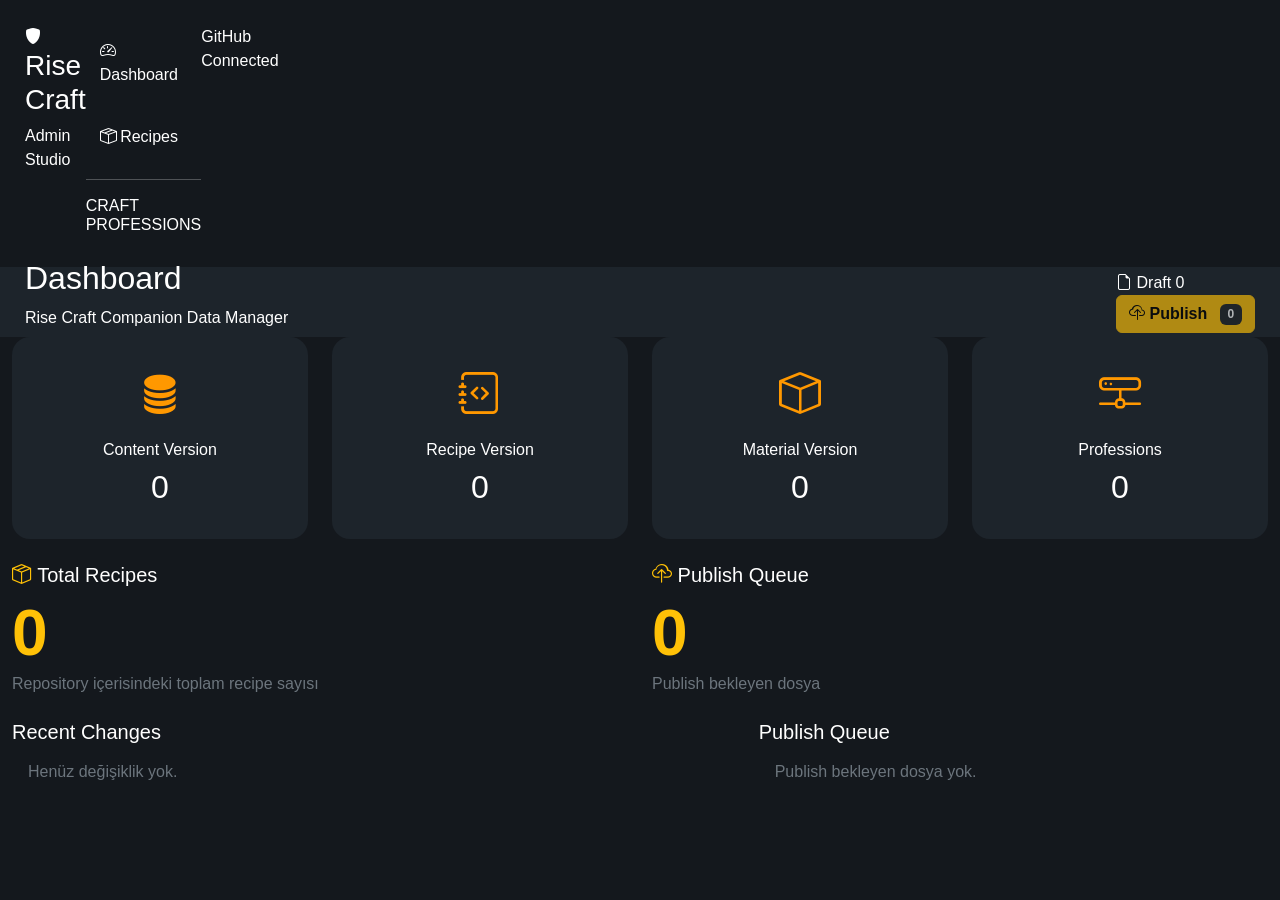
==== commit 24c13cdf: "Create dashboard.html" ====
--- a/dashboard.html
+++ b/dashboard.html
@@ -1,5 +1,6 @@
 <!DOCTYPE html>
 <html lang="tr">
+
 <head>
     <meta charset="UTF-8">
     <meta name="viewport" content="width=device-width, initial-scale=1.0">
@@ -8,168 +9,202 @@
     <link href="https://cdn.jsdelivr.net/npm/bootstrap@5.3.7/dist/css/bootstrap.min.css" rel="stylesheet">
     <link href="https://cdn.jsdelivr.net/npm/bootstrap-icons@1.13.1/font/bootstrap-icons.css" rel="stylesheet">
 
+    <!-- Projedeki Mevcut CSS Dosyaları -->
     <link rel="stylesheet" href="assets/css/theme.css">
-    <link rel="stylesheet" href="assets/css/layout.css">
-    <link rel="stylesheet" href="assets/css/dashboard.css">
+    <link rel="stylesheet" href="assets/css/app.css">
 </head>
+
 <body>
 
 <div class="app">
 
-    <!-- MOBILE NAVBAR -->
-    <nav class="navbar navbar-dark d-lg-none top-mobile border-bottom">
-        <div class="container-fluid px-3">
-            <button class="btn btn-outline-warning" data-bs-toggle="offcanvas" data-bs-target="#sidebar">
+    <!-- MOBILE MENU -->
+    <nav class="navbar navbar-dark d-lg-none top-mobile">
+        <div class="container-fluid">
+            <button class="btn btn-outline-warning"
+                    data-bs-toggle="offcanvas"
+                    data-bs-target="#sidebar">
                 <i class="bi bi-list"></i>
             </button>
-            <span class="navbar-brand mb-0 h1 fs-6 text-truncate">Rise Craft Studio</span>
-            <button id="publishButton" class="btn btn-warning btn-sm fw-bold">
+
+            <span class="navbar-brand mb-0">
+                Rise Craft Studio
+            </span>
+
+            <button id="publishButton" class="btn btn-warning">
                 <i class="bi bi-cloud-upload"></i>
-                <span id="draftBadge" class="badge text-bg-dark ms-1">0</span>
+                <span id="draftBadge">0</span>
             </button>
         </div>
     </nav>
 
     <!-- SIDEBAR -->
     <div class="offcanvas-lg offcanvas-start sidebar" tabindex="-1" id="sidebar">
-        <div class="offcanvas-header border-bottom">
-            <h5 class="text-warning mb-0 fs-6">Rise Craft Studio</h5>
-            <button class="btn-close btn-close-white" data-bs-dismiss="offcanvas" data-bs-target="#sidebar"></button>
+        <div class="offcanvas-header">
+            <h4 class="text-warning">Rise Craft Studio</h4>
+            <button class="btn-close btn-close-white" data-bs-dismiss="offcanvas"></button>
         </div>
 
-        <div class="offcanvas-body p-0 flex-column d-flex h-100">
-            <div class="sidebar-header p-3 text-center border-bottom">
-                <div class="logo mb-2">
-                    <i class="bi bi-shield-fill fs-2 text-warning"></i>
-                </div>
-                <h5 class="mb-0">Rise Craft</h5>
-                <small class="text-secondary">Admin Studio</small>
-            </div>
-
-            <div class="sidebar-menu p-3 flex-grow-1">
-                <a href="dashboard.html" class="menu-item active d-block p-2 text-decoration-none rounded mb-1">
-                    <i class="bi bi-speedometer2 me-2"></i>Dashboard
+        <div class="offcanvas-body p-0">
+            <div class="sidebar-header">
+                <div class="logo">
+                    <i class="bi bi-shield-fill"></i>
+                </div>
+                <h3>Rise Craft</h3>
+                <p>Admin Studio</p>
+            </div>
+
+            <div class="sidebar-menu">
+                <a href="dashboard.html" class="menu-item active">
+                    <i class="bi bi-speedometer2"></i>
+                    Dashboard
                 </a>
-                <a href="recipes.html" class="menu-item d-block p-2 text-decoration-none rounded mb-1">
-                    <i class="bi bi-box-seam me-2"></i>Recipes
+                <a href="recipes.html" class="menu-item">
+                    <i class="bi bi-box-seam"></i>
+                    Recipes
                 </a>
-                <hr class="my-3">
-                <h6 class="menu-title text-uppercase fs-7 text-secondary px-2">CRAFT PROFESSIONS</h6>
+                <hr>
+                <h6 class="menu-title">CRAFT PROFESSIONS</h6>
                 <div id="professionMenu"></div>
             </div>
 
-            <div class="sidebar-footer p-3 border-top">
-                <div class="github-status d-flex align-items-center fs-7">
-                    <span class="dot bg-success rounded-circle me-2" style="width: 8px; height: 8px;"></span>
+            <div class="sidebar-footer">
+                <div class="github-status">
+                    <span class="dot"></span>
                     GitHub Connected
                 </div>
             </div>
         </div>
     </div>
 
-    <!-- MAIN CONTENT -->
-    <main class="content p-3 p-md-4">
-        <header class="topbar d-flex flex-column flex-sm-row justify-content-between align-items-sm-center gap-3 mb-4">
+    <!-- CONTENT -->
+    <main class="content">
+        <header class="topbar">
             <div>
-                <h2 class="h4 mb-1">Dashboard</h2>
-                <p class="text-secondary small mb-0">Rise Craft Companion Data Manager</p>
-            </div>
-
-            <div class="top-actions d-none d-lg-flex align-items-center gap-3">
-                <div class="draft-box border px-3 py-1 rounded bg-dark text-light">
-                    <i class="bi bi-file-earmark me-1 text-warning"></i> Draft
-                    <span id="draftBadgeDesktop" class="badge text-bg-warning ms-1">0</span>
-                </div>
-                <button id="publishButtonDesktop" class="btn btn-warning fw-semibold">
-                    <i class="bi bi-cloud-upload me-1"></i> Publish
+                <h2>Dashboard</h2>
+                <p>Rise Craft Companion Data Manager</p>
+            </div>
+
+            <div class="top-actions">
+                <div class="draft-box">
+                    <i class="bi bi-file-earmark"></i>
+                    Draft
+                    <span id="draftBadgeDesktop">0</span>
+                </div>
+                <button id="publishButtonDesktop" class="btn btn-warning">
+                    <i class="bi bi-cloud-upload"></i>
+                    Publish
                 </button>
             </div>
         </header>
 
-        <section class="container-fluid p-0">
-            <!-- ROW 1: STATS -->
-            <div class="row g-3 mb-4">
-                <div class="col-6 col-md-3">
-                    <div class="stat-card p-3 rounded border h-100 d-flex align-items-center gap-3">
-                        <div class="icon fs-3 text-warning"><i class="bi bi-database-fill"></i></div>
-                        <div>
-                            <h6 class="text-secondary small mb-1">Content Ver.</h6>
-                            <h3 id="contentVersion" class="mb-0 h5">0</h3>
-                        </div>
-                    </div>
-                </div>
-                <div class="col-6 col-md-3">
-                    <div class="stat-card p-3 rounded border h-100 d-flex align-items-center gap-3">
-                        <div class="icon fs-3 text-warning"><i class="bi bi-journal-code"></i></div>
-                        <div>
-                            <h6 class="text-secondary small mb-1">Recipe Ver.</h6>
-                            <h3 id="recipeVersion" class="mb-0 h5">0</h3>
-                        </div>
-                    </div>
-                </div>
-                <div class="col-6 col-md-3">
-                    <div class="stat-card p-3 rounded border h-100 d-flex align-items-center gap-3">
-                        <div class="icon fs-3 text-warning"><i class="bi bi-box"></i></div>
-                        <div>
-                            <h6 class="text-secondary small mb-1">Material Ver.</h6>
-                            <h3 id="materialVersion" class="mb-0 h5">0</h3>
-                        </div>
-                    </div>
-                </div>
-                <div class="col-6 col-md-3">
-                    <div class="stat-card p-3 rounded border h-100 d-flex align-items-center gap-3">
-                        <div class="icon fs-3 text-warning"><i class="bi bi-hdd-network"></i></div>
-                        <div>
-                            <h6 class="text-secondary small mb-1">Professions</h6>
-                            <h3 id="professionCount" class="mb-0 h5">0</h3>
-                        </div>
-                    </div>
-                </div>
-            </div>
-
-            <!-- ROW 2: TOTALS -->
-            <div class="row g-3 mb-4">
-                <div class="col-12 col-md-6">
-                    <div class="panel-card p-3 p-md-4 rounded border h-100">
-                        <div class="panel-header mb-2">
-                            <h5 class="h6 mb-0"><i class="bi bi-box-seam text-warning me-2"></i>Total Recipes</h5>
-                        </div>
-                        <div id="recipeCount" class="display-5 fw-bold text-warning mb-2">0</div>
-                        <p class="text-secondary small mb-0">Repository içerisindeki toplam recipe sayısı</p>
-                    </div>
-                </div>
-                <div class="col-12 col-md-6">
-                    <div class="panel-card p-3 p-md-4 rounded border h-100">
-                        <div class="panel-header mb-2">
-                            <h5 class="h6 mb-0"><i class="bi bi-cloud-upload text-warning me-2"></i>Publish Queue</h5>
-                        </div>
-                        <div id="publishCount" class="display-5 fw-bold text-warning mb-2">0</div>
-                        <p class="text-secondary small mb-0">Publish bekleyen dosya</p>
-                    </div>
-                </div>
-            </div>
-
-            <!-- ROW 3: LISTS -->
-            <div class="row g-3">
-                <div class="col-12 col-xl-7">
-                    <div class="panel-card p-3 rounded border h-100">
-                        <div class="panel-header mb-3">
-                            <h5 class="h6 mb-0">Recent Changes</h5>
-                        </div>
-                        <div id="recentChanges" class="list-group list-group-flush border-top">
-                            <div class="list-group-item bg-transparent text-secondary py-3 text-center">
+        <section class="container-fluid">
+            <div class="row g-4">
+                <!-- STAT CARDS -->
+                <div class="col-xl-3 col-md-6">
+                    <div class="stat-card">
+                        <div class="icon">
+                            <i class="bi bi-database-fill"></i>
+                        </div>
+                        <div>
+                            <h6>Content Version</h6>
+                            <h2 id="contentVersion">0</h2>
+                        </div>
+                    </div>
+                </div>
+
+                <div class="col-xl-3 col-md-6">
+                    <div class="stat-card">
+                        <div class="icon">
+                            <i class="bi bi-journal-code"></i>
+                        </div>
+                        <div>
+                            <h6>Recipe Version</h6>
+                            <h2 id="recipeVersion">0</h2>
+                        </div>
+                    </div>
+                </div>
+
+                <div class="col-xl-3 col-md-6">
+                    <div class="stat-card">
+                        <div class="icon">
+                            <i class="bi bi-box"></i>
+                        </div>
+                        <div>
+                            <h6>Material Version</h6>
+                            <h2 id="materialVersion">0</h2>
+                        </div>
+                    </div>
+                </div>
+
+                <div class="col-xl-3 col-md-6">
+                    <div class="stat-card">
+                        <div class="icon">
+                            <i class="bi bi-hdd-network"></i>
+                        </div>
+                        <div>
+                            <h6>Professions</h6>
+                            <h2 id="professionCount">0</h2>
+                        </div>
+                    </div>
+                </div>
+
+                <!-- PANEL CARDS -->
+                <div class="col-lg-6">
+                    <div class="panel-card">
+                        <div class="panel-header">
+                            <h5>
+                                <i class="bi bi-box-seam text-warning"></i>
+                                Total Recipes
+                            </h5>
+                        </div>
+                        <div class="display-3 fw-bold text-warning" id="recipeCount">
+                            0
+                        </div>
+                        <p class="text-secondary mb-0">
+                            Repository içerisindeki toplam recipe sayısı
+                        </p>
+                    </div>
+                </div>
+
+                <div class="col-lg-6">
+                    <div class="panel-card">
+                        <div class="panel-header">
+                            <h5>
+                                <i class="bi bi-cloud-upload text-warning"></i>
+                                Publish Queue
+                            </h5>
+                        </div>
+                        <div class="display-3 fw-bold text-warning" id="publishCount">
+                            0
+                        </div>
+                        <p class="text-secondary mb-0">
+                            Publish bekleyen dosya
+                        </p>
+                    </div>
+                </div>
+
+                <!-- RECENT & QUEUE -->
+                <div class="col-xl-7">
+                    <div class="panel-card h-100">
+                        <div class="panel-header">
+                            <h5>Recent Changes</h5>
+                        </div>
+                        <div id="recentChanges" class="list-group list-group-flush">
+                            <div class="list-group-item bg-transparent text-secondary">
                                 Henüz değişiklik yok.
                             </div>
                         </div>
                     </div>
                 </div>
-                <div class="col-12 col-xl-5">
-                    <div class="panel-card p-3 rounded border h-100">
-                        <div class="panel-header mb-3">
-                            <h5 class="h6 mb-0">Publish Queue</h5>
-                        </div>
-                        <div id="publishQueue" class="list-group list-group-flush border-top">
-                            <div class="list-group-item bg-transparent text-secondary py-3 text-center">
+
+                <div class="col-xl-5">
+                    <div class="panel-card h-100">
+                        <div class="panel-header">
+                            <h5>Publish Queue</h5>
+                        </div>
+                        <div id="publishQueue" class="list-group list-group-flush">
+                            <div class="list-group-item bg-transparent text-secondary">
                                 Publish bekleyen dosya yok.
                             </div>
                         </div>
@@ -182,16 +217,20 @@
 </div>
 
 <script src="https://cdn.jsdelivr.net/npm/bootstrap@5.3.7/dist/js/bootstrap.bundle.min.js"></script>
+
 <script src="assets/js/config.js"></script>
 <script src="assets/js/store/state.js"></script>
+
 <script src="assets/js/services/auth.service.js"></script>
 <script src="assets/js/services/github.service.js"></script>
 <script src="assets/js/services/manifest.service.js"></script>
 <script src="assets/js/services/profession.service.js"></script>
 <script src="assets/js/services/recipe.service.js"></script>
 <script src="assets/js/services/publish.service.js"></script>
+
 <script src="assets/js/components/sidebar.js"></script>
 <script src="assets/js/components/navbar.js"></script>
+
 <script src="assets/js/pages/dashboard.js"></script>
 
 </body>
--- a/assets/css/app.css
+++ b/assets/css/app.css
@@ -0,0 +1,171 @@
+.login-page{
+
+display:flex;
+
+justify-content:center;
+
+align-items:center;
+
+height:100vh;
+
+background:#11151a;
+
+}
+
+.login-card{
+
+width:420px;
+
+background:#1d242b;
+
+padding:40px;
+
+border-radius:20px;
+
+box-shadow:0 0 30px rgba(0,0,0,.4);
+
+text-align:center;
+
+}
+
+.login-card h1{
+
+font-size:34px;
+
+font-weight:700;
+
+margin-bottom:10px;
+
+}
+
+.login-card p{
+
+color:#a9b0b8;
+
+margin-bottom:30px;
+
+}
+
+.btn-warning{
+
+font-weight:bold;
+
+}
+
+.layout{
+
+display:flex;
+
+min-height:100vh;
+
+}
+
+.sidebar{
+
+width:260px;
+
+background:#181d23;
+
+padding:25px;
+
+}
+
+.sidebar h2{
+
+margin-bottom:40px;
+
+}
+
+.sidebar a{
+
+display:block;
+
+padding:14px;
+
+border-radius:12px;
+
+margin-bottom:10px;
+
+color:white;
+
+transition:.25s;
+
+}
+
+.sidebar a:hover{
+
+background:#ff9800;
+
+color:black;
+
+}
+
+.content{
+
+flex:1;
+
+background:#14181d;
+
+}
+
+.topbar{
+
+height:70px;
+
+background:#1d242b;
+
+display:flex;
+
+justify-content:space-between;
+
+align-items:center;
+
+padding:0 25px;
+
+}
+
+.stat-card{
+
+background:#1d242b;
+
+padding:25px;
+
+border-radius:18px;
+
+text-align:center;
+
+transition:.25s;
+
+}
+
+.stat-card:hover{
+
+transform:translateY(-5px);
+
+}
+
+.stat-card i{
+
+font-size:42px;
+
+color:#ff9800;
+
+margin-bottom:15px;
+
+display:block;
+
+}
+
+.stat-card h3{
+
+font-size:32px;
+
+font-weight:bold;
+
+}
+
+.stat-card span{
+
+color:#9ca3af;
+
+}
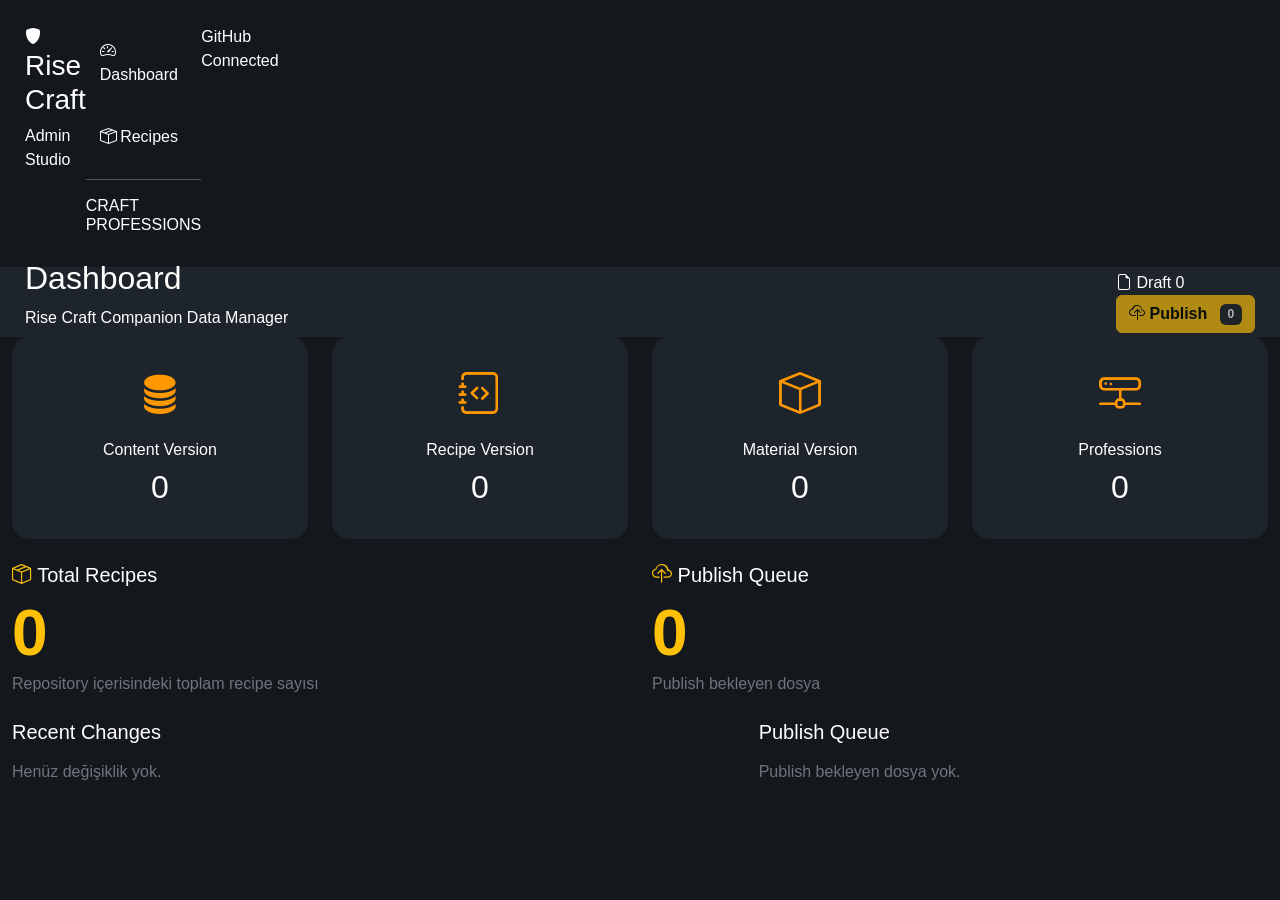
==== commit 4e024634: "Create dashboard.html" ====
--- a/dashboard.html
+++ b/dashboard.html
@@ -191,7 +191,7 @@
                             <h5>Recent Changes</h5>
                         </div>
                         <div id="recentChanges" class="list-group list-group-flush">
-                            <div class="list-group-item bg-transparent text-secondary">
+                            <div class="list-group-item bg-transparent text-secondary border-0 ps-0">
                                 Henüz değişiklik yok.
                             </div>
                         </div>
@@ -204,7 +204,7 @@
                             <h5>Publish Queue</h5>
                         </div>
                         <div id="publishQueue" class="list-group list-group-flush">
-                            <div class="list-group-item bg-transparent text-secondary">
+                            <div class="list-group-item bg-transparent text-secondary border-0 ps-0">
                                 Publish bekleyen dosya yok.
                             </div>
                         </div>
